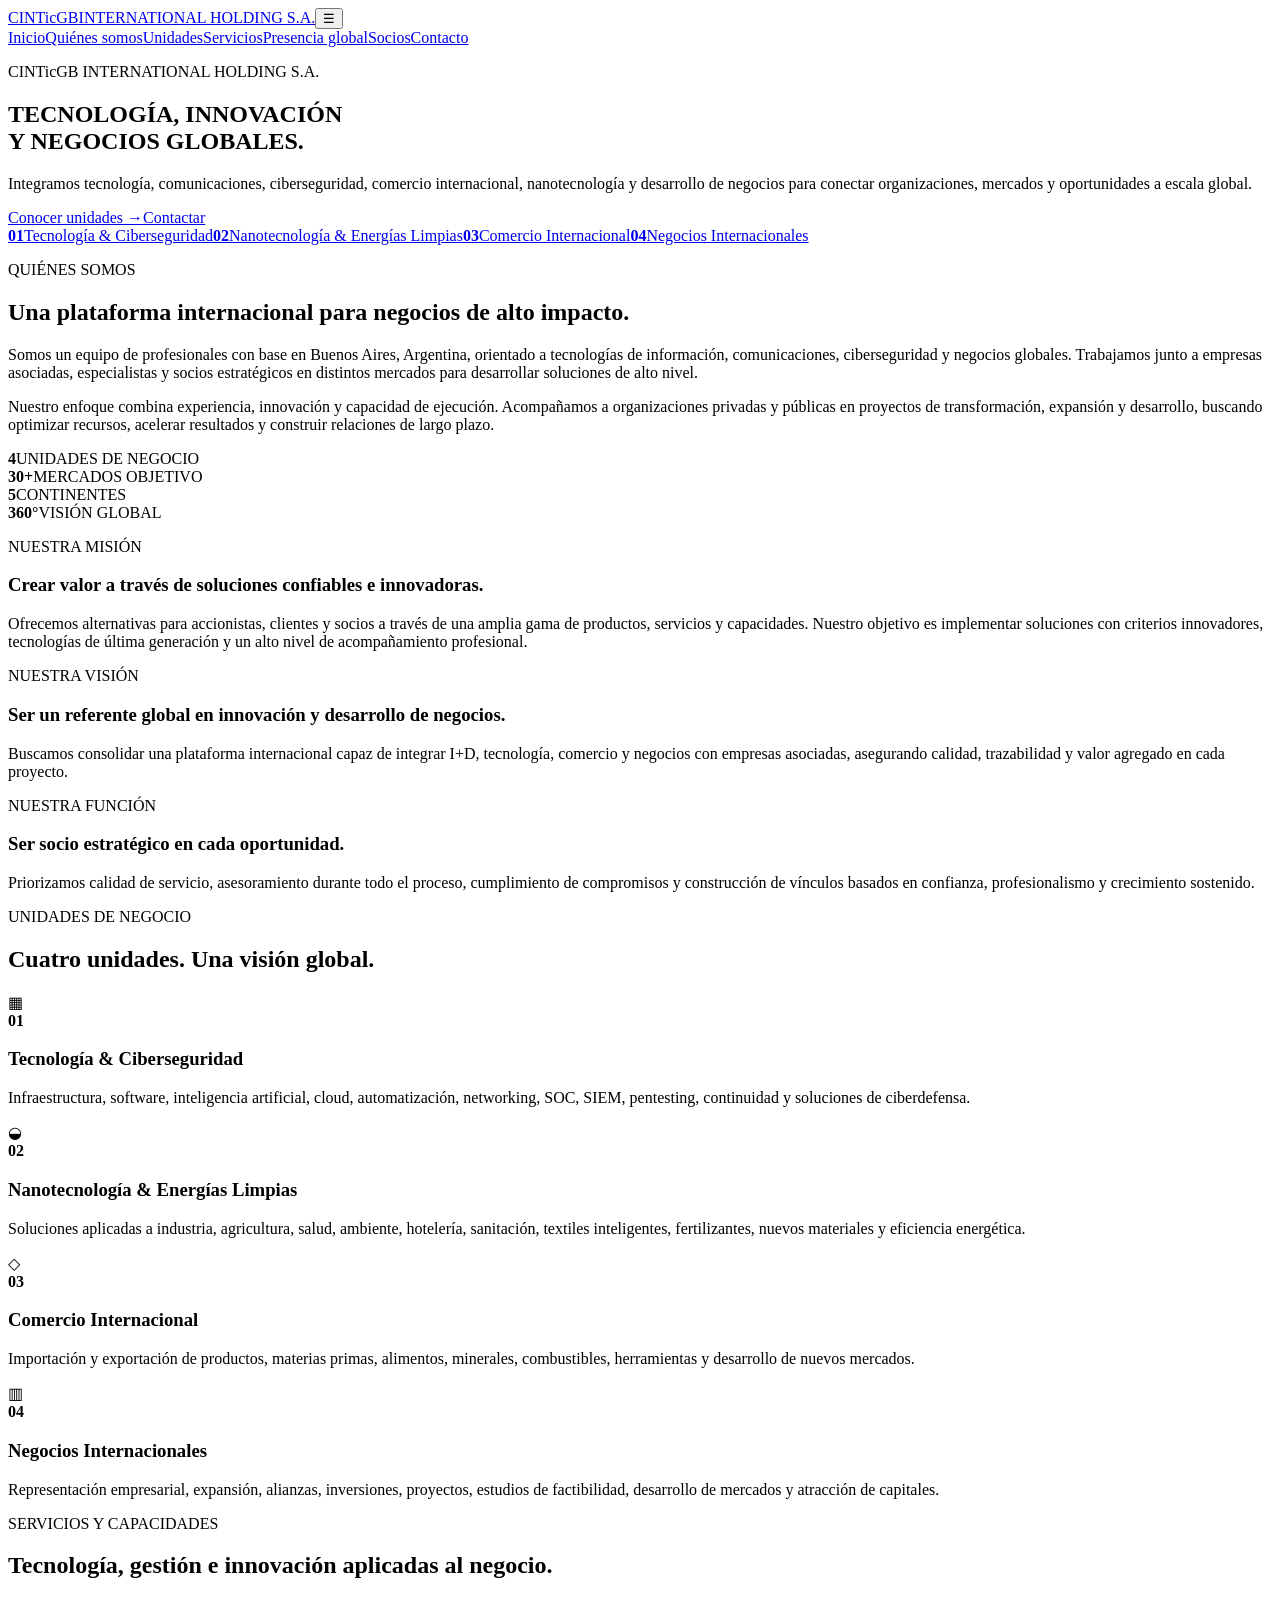
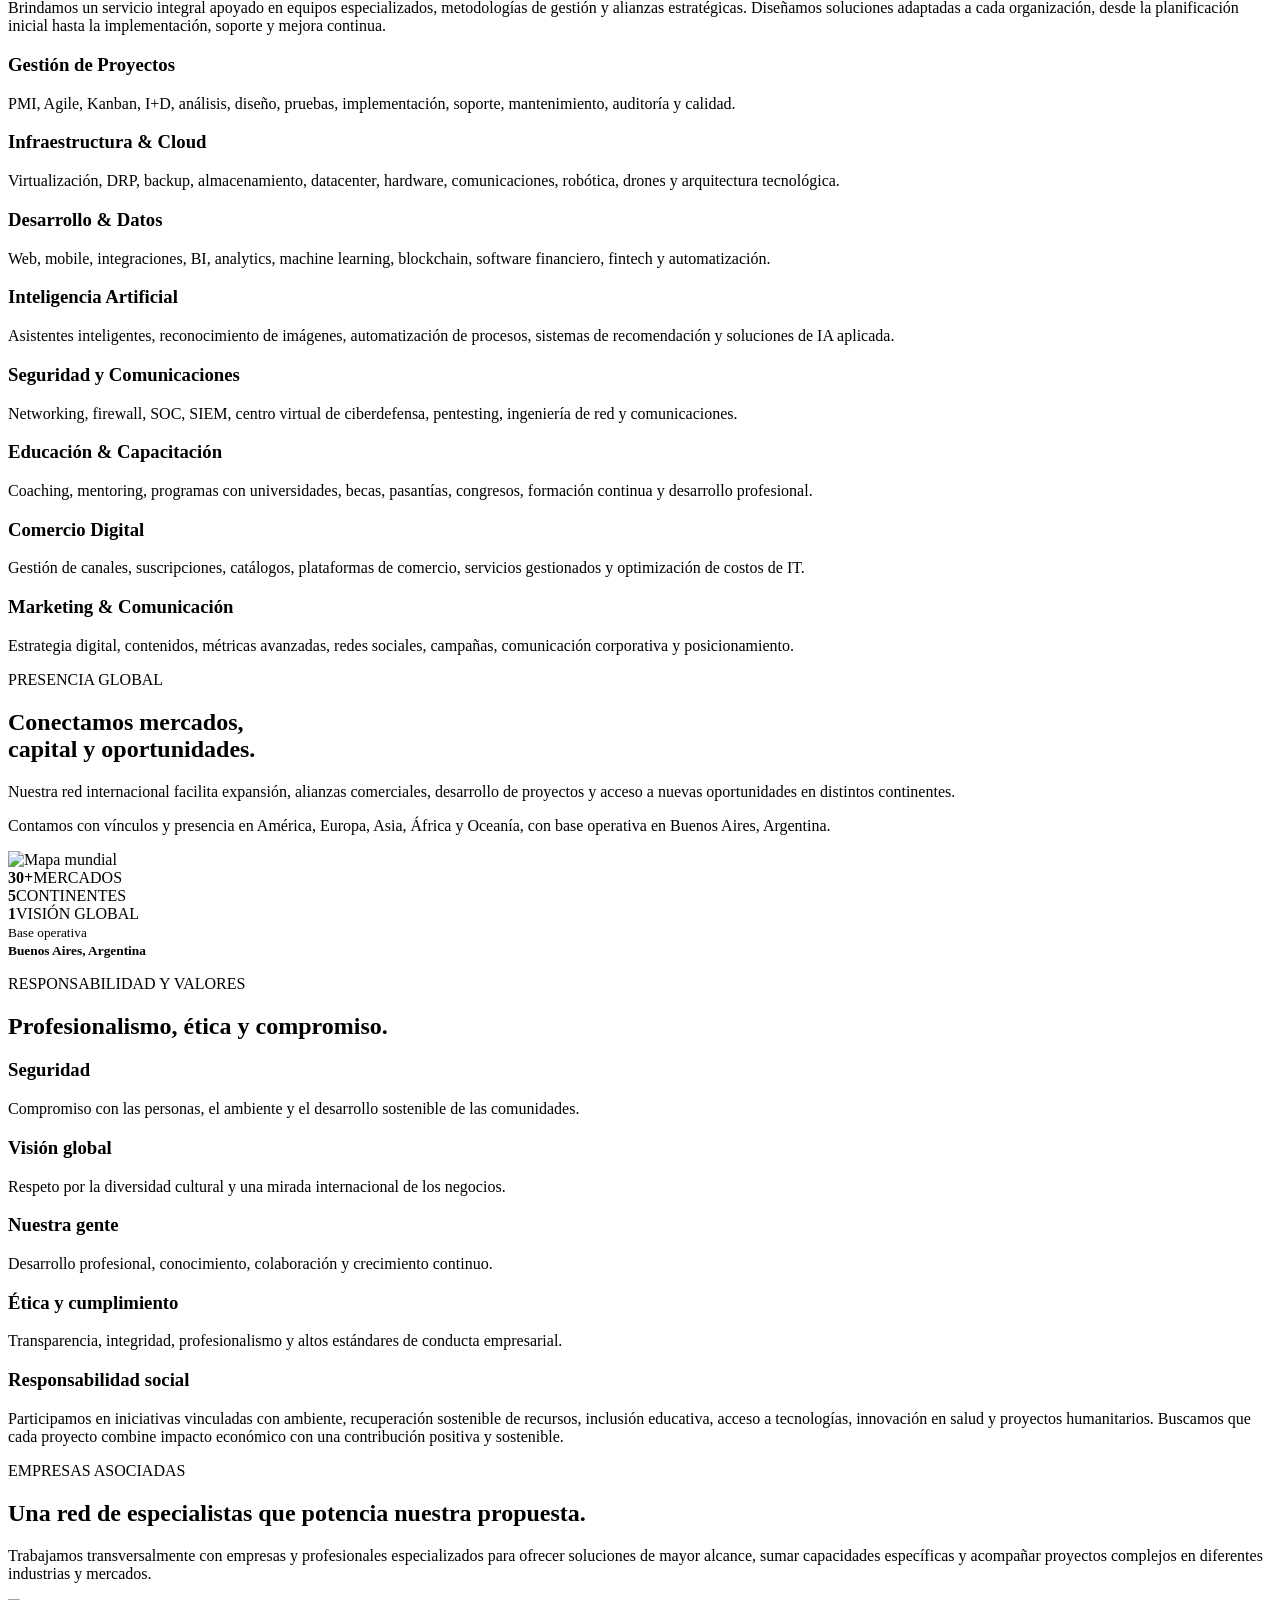
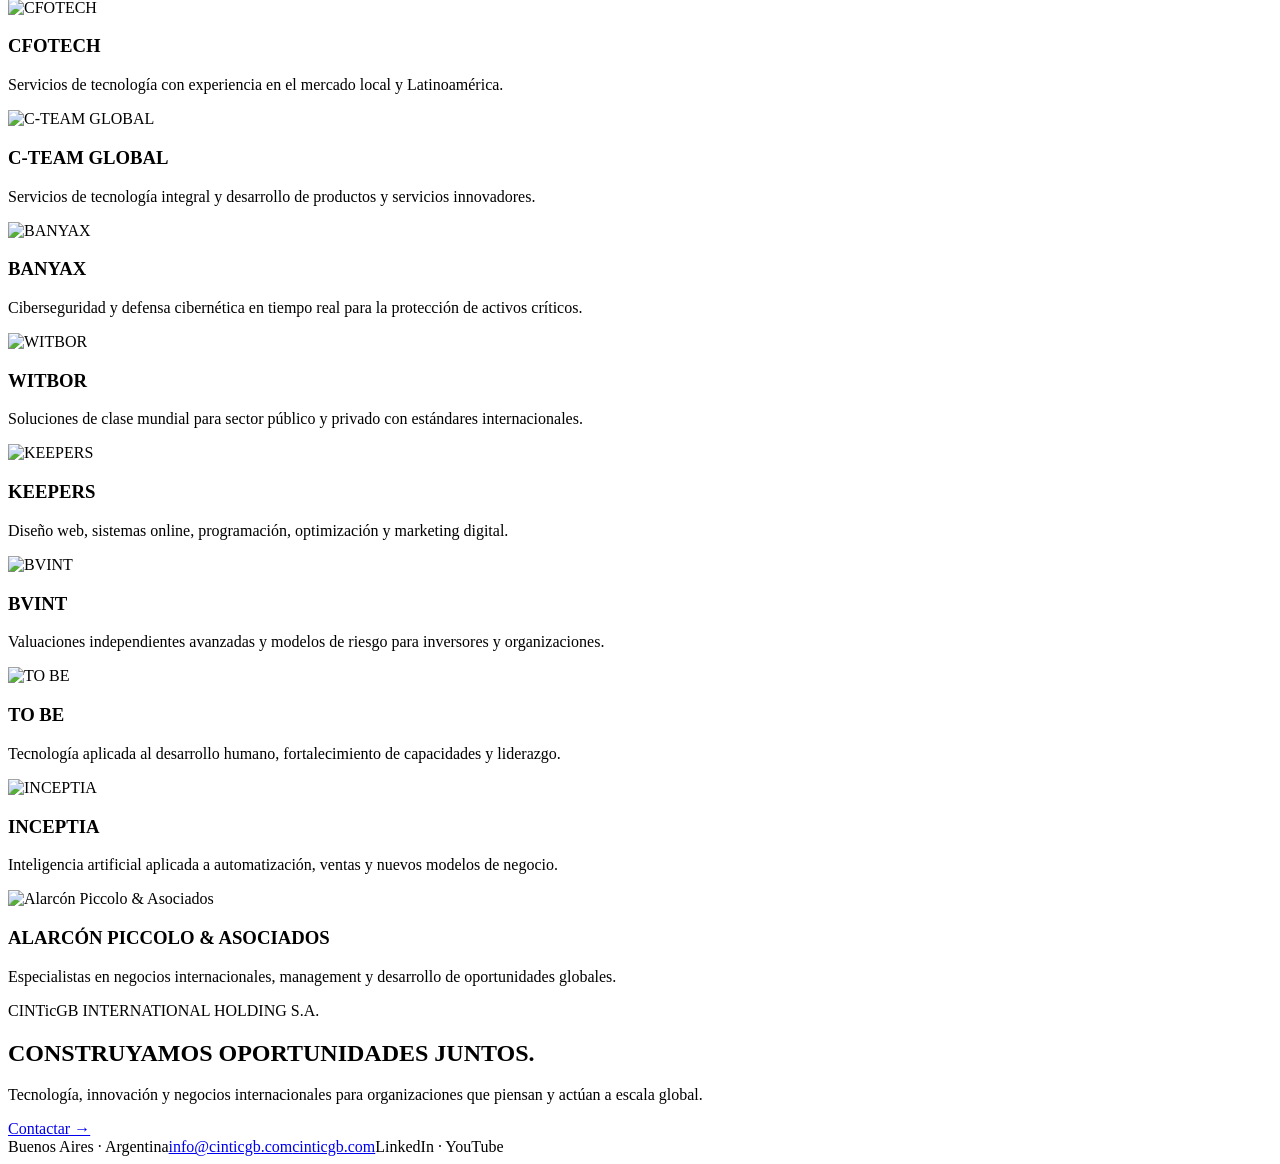
==== cinticgb-preview-v2/index.html @ e096c34a "Publish CINTicGB preview v2" ====
<!doctype html><html lang="es"><head><meta charset="utf-8"><meta name="viewport" content="width=device-width,initial-scale=1"><meta name="description" content="CINTicGB International Holding S.A."><title>CINTicGB — International Holding S.A.</title><link rel="preconnect" href="https://fonts.googleapis.com"><link rel="preconnect" href="https://fonts.gstatic.com" crossorigin><link href="https://fonts.googleapis.com/css2?family=Manrope:wght@400;500;600;700;800&display=swap" rel="stylesheet"><link rel="stylesheet" href="styles.css"></head><body>
<header class="site-header" id="top"><div class="container nav-wrap"><a class="brand" href="#top"><span class="brand-main">CINTicGB</span><span class="brand-sub">INTERNATIONAL HOLDING S.A.</span></a><button class="menu-toggle" aria-label="Abrir menú">☰</button><nav class="nav"><a href="#top">Inicio</a><a href="#nosotros">Quiénes somos</a><a href="#unidades">Unidades</a><a href="#servicios">Servicios</a><a href="#presencia">Presencia global</a><a href="#socios">Socios</a><a href="#contacto">Contacto</a></nav></div></header>
<main>
<section class="hero"><div class="hero-photo"></div><div class="hero-globe"></div><div class="hero-overlay"></div><div class="container hero-content"><div><p class="eyebrow">CINTicGB INTERNATIONAL HOLDING S.A.</p><h1>TECNOLOGÍA, INNOVACIÓN<br><span>Y NEGOCIOS GLOBALES.</span></h1><p class="lead">Integramos tecnología, comunicaciones, ciberseguridad, comercio internacional, nanotecnología y desarrollo de negocios para conectar organizaciones, mercados y oportunidades a escala global.</p><div class="actions"><a class="btn btn-gold" href="#unidades">Conocer unidades →</a><a class="btn btn-outline" href="#contacto">Contactar</a></div></div></div><div class="container hero-units"><a href="#unidades"><b>01</b><span>Tecnología &amp; Ciberseguridad</span></a><a href="#unidades"><b>02</b><span>Nanotecnología &amp; Energías Limpias</span></a><a href="#unidades"><b>03</b><span>Comercio Internacional</span></a><a href="#unidades"><b>04</b><span>Negocios Internacionales</span></a></div></section>

<section class="section light" id="nosotros"><div class="container split intro-grid"><div><p class="eyebrow gold">QUIÉNES SOMOS</p><h2>Una plataforma internacional para negocios de alto impacto.</h2><p class="body-lg">Somos un equipo de profesionales con base en Buenos Aires, Argentina, orientado a tecnologías de información, comunicaciones, ciberseguridad y negocios globales. Trabajamos junto a empresas asociadas, especialistas y socios estratégicos en distintos mercados para desarrollar soluciones de alto nivel.</p><p class="body-lg">Nuestro enfoque combina experiencia, innovación y capacidad de ejecución. Acompañamos a organizaciones privadas y públicas en proyectos de transformación, expansión y desarrollo, buscando optimizar recursos, acelerar resultados y construir relaciones de largo plazo.</p></div><div class="stats-grid"><article class="stat"><strong>4</strong><span>UNIDADES DE NEGOCIO</span></article><article class="stat"><strong>30+</strong><span>MERCADOS OBJETIVO</span></article><article class="stat"><strong>5</strong><span>CONTINENTES</span></article><article class="stat"><strong>360°</strong><span>VISIÓN GLOBAL</span></article></div></div></section>

<section class="section white"><div class="container"><div class="mission-grid"><article><p class="eyebrow gold">NUESTRA MISIÓN</p><h3>Crear valor a través de soluciones confiables e innovadoras.</h3><p>Ofrecemos alternativas para accionistas, clientes y socios a través de una amplia gama de productos, servicios y capacidades. Nuestro objetivo es implementar soluciones con criterios innovadores, tecnologías de última generación y un alto nivel de acompañamiento profesional.</p></article><article><p class="eyebrow gold">NUESTRA VISIÓN</p><h3>Ser un referente global en innovación y desarrollo de negocios.</h3><p>Buscamos consolidar una plataforma internacional capaz de integrar I+D, tecnología, comercio y negocios con empresas asociadas, asegurando calidad, trazabilidad y valor agregado en cada proyecto.</p></article><article><p class="eyebrow gold">NUESTRA FUNCIÓN</p><h3>Ser socio estratégico en cada oportunidad.</h3><p>Priorizamos calidad de servicio, asesoramiento durante todo el proceso, cumplimiento de compromisos y construcción de vínculos basados en confianza, profesionalismo y crecimiento sostenido.</p></article></div></div></section>

<section class="section white" id="unidades"><div class="container"><div class="section-head"><div><p class="eyebrow gold">UNIDADES DE NEGOCIO</p><h2>Cuatro unidades. Una visión global.</h2></div></div><div class="units-grid"><article class="unit-card"><div class="unit-icon">▦</div><b>01</b><h3>Tecnología &amp; Ciberseguridad</h3><p>Infraestructura, software, inteligencia artificial, cloud, automatización, networking, SOC, SIEM, pentesting, continuidad y soluciones de ciberdefensa.</p></article><article class="unit-card"><div class="unit-icon">◒</div><b>02</b><h3>Nanotecnología &amp; Energías Limpias</h3><p>Soluciones aplicadas a industria, agricultura, salud, ambiente, hotelería, sanitación, textiles inteligentes, fertilizantes, nuevos materiales y eficiencia energética.</p></article><article class="unit-card"><div class="unit-icon">◇</div><b>03</b><h3>Comercio Internacional</h3><p>Importación y exportación de productos, materias primas, alimentos, minerales, combustibles, herramientas y desarrollo de nuevos mercados.</p></article><article class="unit-card"><div class="unit-icon">▥</div><b>04</b><h3>Negocios Internacionales</h3><p>Representación empresarial, expansión, alianzas, inversiones, proyectos, estudios de factibilidad, desarrollo de mercados y atracción de capitales.</p></article></div></div></section>

<section class="section light" id="servicios"><div class="container"><p class="eyebrow gold">SERVICIOS Y CAPACIDADES</p><h2>Tecnología, gestión e innovación aplicadas al negocio.</h2><p class="body-lg wide">Brindamos un servicio integral apoyado en equipos especializados, metodologías de gestión y alianzas estratégicas. Diseñamos soluciones adaptadas a cada organización, desde la planificación inicial hasta la implementación, soporte y mejora continua.</p><div class="services-grid"><article><h3>Gestión de Proyectos</h3><p>PMI, Agile, Kanban, I+D, análisis, diseño, pruebas, implementación, soporte, mantenimiento, auditoría y calidad.</p></article><article><h3>Infraestructura &amp; Cloud</h3><p>Virtualización, DRP, backup, almacenamiento, datacenter, hardware, comunicaciones, robótica, drones y arquitectura tecnológica.</p></article><article><h3>Desarrollo &amp; Datos</h3><p>Web, mobile, integraciones, BI, analytics, machine learning, blockchain, software financiero, fintech y automatización.</p></article><article><h3>Inteligencia Artificial</h3><p>Asistentes inteligentes, reconocimiento de imágenes, automatización de procesos, sistemas de recomendación y soluciones de IA aplicada.</p></article><article><h3>Seguridad y Comunicaciones</h3><p>Networking, firewall, SOC, SIEM, centro virtual de ciberdefensa, pentesting, ingeniería de red y comunicaciones.</p></article><article><h3>Educación &amp; Capacitación</h3><p>Coaching, mentoring, programas con universidades, becas, pasantías, congresos, formación continua y desarrollo profesional.</p></article><article><h3>Comercio Digital</h3><p>Gestión de canales, suscripciones, catálogos, plataformas de comercio, servicios gestionados y optimización de costos de IT.</p></article><article><h3>Marketing &amp; Comunicación</h3><p>Estrategia digital, contenidos, métricas avanzadas, redes sociales, campañas, comunicación corporativa y posicionamiento.</p></article></div></div></section>

<section class="global section" id="presencia"><div class="container global-grid"><div><p class="eyebrow gold">PRESENCIA GLOBAL</p><h2>Conectamos mercados,<br><span>capital y oportunidades.</span></h2><p>Nuestra red internacional facilita expansión, alianzas comerciales, desarrollo de proyectos y acceso a nuevas oportunidades en distintos continentes.</p><p>Contamos con vínculos y presencia en América, Europa, Asia, África y Oceanía, con base operativa en Buenos Aires, Argentina.</p></div><div class="world-map-wrap"><img class="world-map-img" src="https://commons.wikimedia.org/wiki/Special:Redirect/file/World_map_blank_without_borders.svg" alt="Mapa mundial"><span class="pin p1"></span><span class="pin p2"></span><span class="pin p3"></span><span class="pin p4"></span><span class="pin p5"></span><span class="route r1"></span><span class="route r2"></span><span class="route r3"></span></div><div class="global-stats"><div><strong>30+</strong><span>MERCADOS</span></div><div><strong>5</strong><span>CONTINENTES</span></div><div><strong>1</strong><span>VISIÓN GLOBAL</span></div><small>Base operativa<br><b>Buenos Aires, Argentina</b></small></div></div></section>

<section class="section white"><div class="container"><div class="section-head"><div><p class="eyebrow gold">RESPONSABILIDAD Y VALORES</p><h2>Profesionalismo, ética y compromiso.</h2></div></div><div class="values-grid"><article><h3>Seguridad</h3><p>Compromiso con las personas, el ambiente y el desarrollo sostenible de las comunidades.</p></article><article><h3>Visión global</h3><p>Respeto por la diversidad cultural y una mirada internacional de los negocios.</p></article><article><h3>Nuestra gente</h3><p>Desarrollo profesional, conocimiento, colaboración y crecimiento continuo.</p></article><article><h3>Ética y cumplimiento</h3><p>Transparencia, integridad, profesionalismo y altos estándares de conducta empresarial.</p></article></div><div class="responsibility"><h3>Responsabilidad social</h3><p>Participamos en iniciativas vinculadas con ambiente, recuperación sostenible de recursos, inclusión educativa, acceso a tecnologías, innovación en salud y proyectos humanitarios. Buscamos que cada proyecto combine impacto económico con una contribución positiva y sostenible.</p></div></div></section>

<section class="section light" id="socios"><div class="container"><p class="eyebrow gold">EMPRESAS ASOCIADAS</p><h2>Una red de especialistas que potencia nuestra propuesta.</h2><p class="body-lg wide">Trabajamos transversalmente con empresas y profesionales especializados para ofrecer soluciones de mayor alcance, sumar capacidades específicas y acompañar proyectos complejos en diferentes industrias y mercados.</p><div class="partners-cards">
<article><div class="logo-box"><img src="https://keepers.com.ar/cinticgb7/img/alianzas_cfotech.jpg" alt="CFOTECH"></div><h3>CFOTECH</h3><p>Servicios de tecnología con experiencia en el mercado local y Latinoamérica.</p></article>
<article><div class="logo-box"><img src="https://keepers.com.ar/cinticgb7/img/alianzas_cteam.jpg" alt="C-TEAM GLOBAL"></div><h3>C-TEAM GLOBAL</h3><p>Servicios de tecnología integral y desarrollo de productos y servicios innovadores.</p></article>
<article><div class="logo-box"><img src="https://keepers.com.ar/cinticgb7/img/alianzas_banyax.jpg" alt="BANYAX"></div><h3>BANYAX</h3><p>Ciberseguridad y defensa cibernética en tiempo real para la protección de activos críticos.</p></article>
<article><div class="logo-box"><img src="https://keepers.com.ar/cinticgb7/img/alianzas_witbor.jpg" alt="WITBOR"></div><h3>WITBOR</h3><p>Soluciones de clase mundial para sector público y privado con estándares internacionales.</p></article>
<article><div class="logo-box"><img src="https://keepers.com.ar/cinticgb7/img/alianzas_keepers.jpg" alt="KEEPERS"></div><h3>KEEPERS</h3><p>Diseño web, sistemas online, programación, optimización y marketing digital.</p></article>
<article><div class="logo-box"><img src="https://keepers.com.ar/cinticgb7/img/alianzas_bvint.jpg" alt="BVINT"></div><h3>BVINT</h3><p>Valuaciones independientes avanzadas y modelos de riesgo para inversores y organizaciones.</p></article>
<article><div class="logo-box"><img src="https://keepers.com.ar/cinticgb7/img/alianzas_tobe.jpg" alt="TO BE"></div><h3>TO BE</h3><p>Tecnología aplicada al desarrollo humano, fortalecimiento de capacidades y liderazgo.</p></article>
<article><div class="logo-box"><img src="https://keepers.com.ar/cinticgb7/img/alianzas_inceptia.jpg" alt="INCEPTIA"></div><h3>INCEPTIA</h3><p>Inteligencia artificial aplicada a automatización, ventas y nuevos modelos de negocio.</p></article>
<article><div class="logo-box"><img src="https://keepers.com.ar/cinticgb7/img/alianzas_alarcon.jpg" alt="Alarcón Piccolo & Asociados"></div><h3>ALARCÓN PICCOLO &amp; ASOCIADOS</h3><p>Especialistas en negocios internacionales, management y desarrollo de oportunidades globales.</p></article>
</div></div></section>

<section class="cta" id="contacto"><div class="cta-photo"></div><div class="cta-overlay"></div><div class="container cta-content"><p class="eyebrow gold">CINTicGB INTERNATIONAL HOLDING S.A.</p><h2>CONSTRUYAMOS OPORTUNIDADES <span>JUNTOS.</span></h2><p>Tecnología, innovación y negocios internacionales para organizaciones que piensan y actúan a escala global.</p><a class="btn btn-gold" href="mailto:info@cinticgb.com">Contactar →</a></div></section></main>
<footer class="footer"><div class="container footer-row"><span>Buenos Aires · Argentina</span><a href="mailto:info@cinticgb.com">info@cinticgb.com</a><a href="https://cinticgb.com">cinticgb.com</a><span>LinkedIn · YouTube</span></div></footer><script src="script.js"></script></body></html>
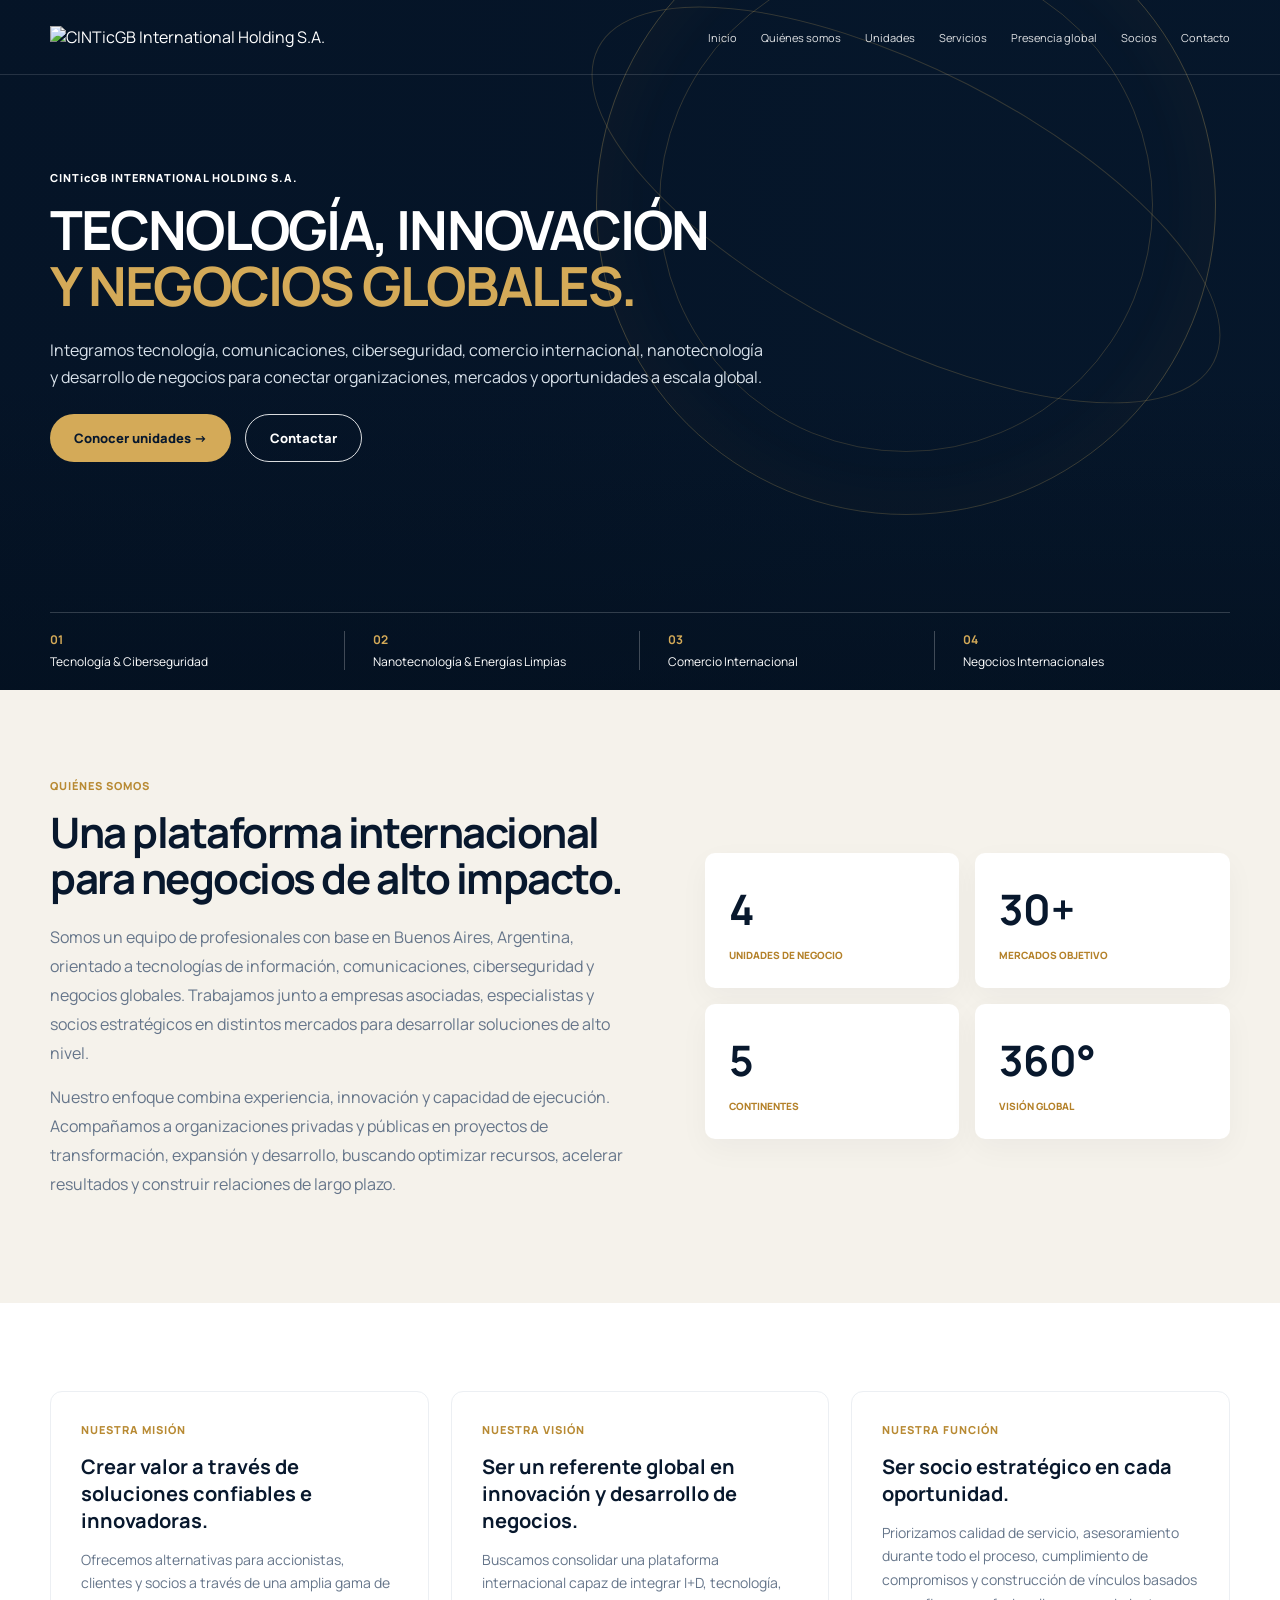
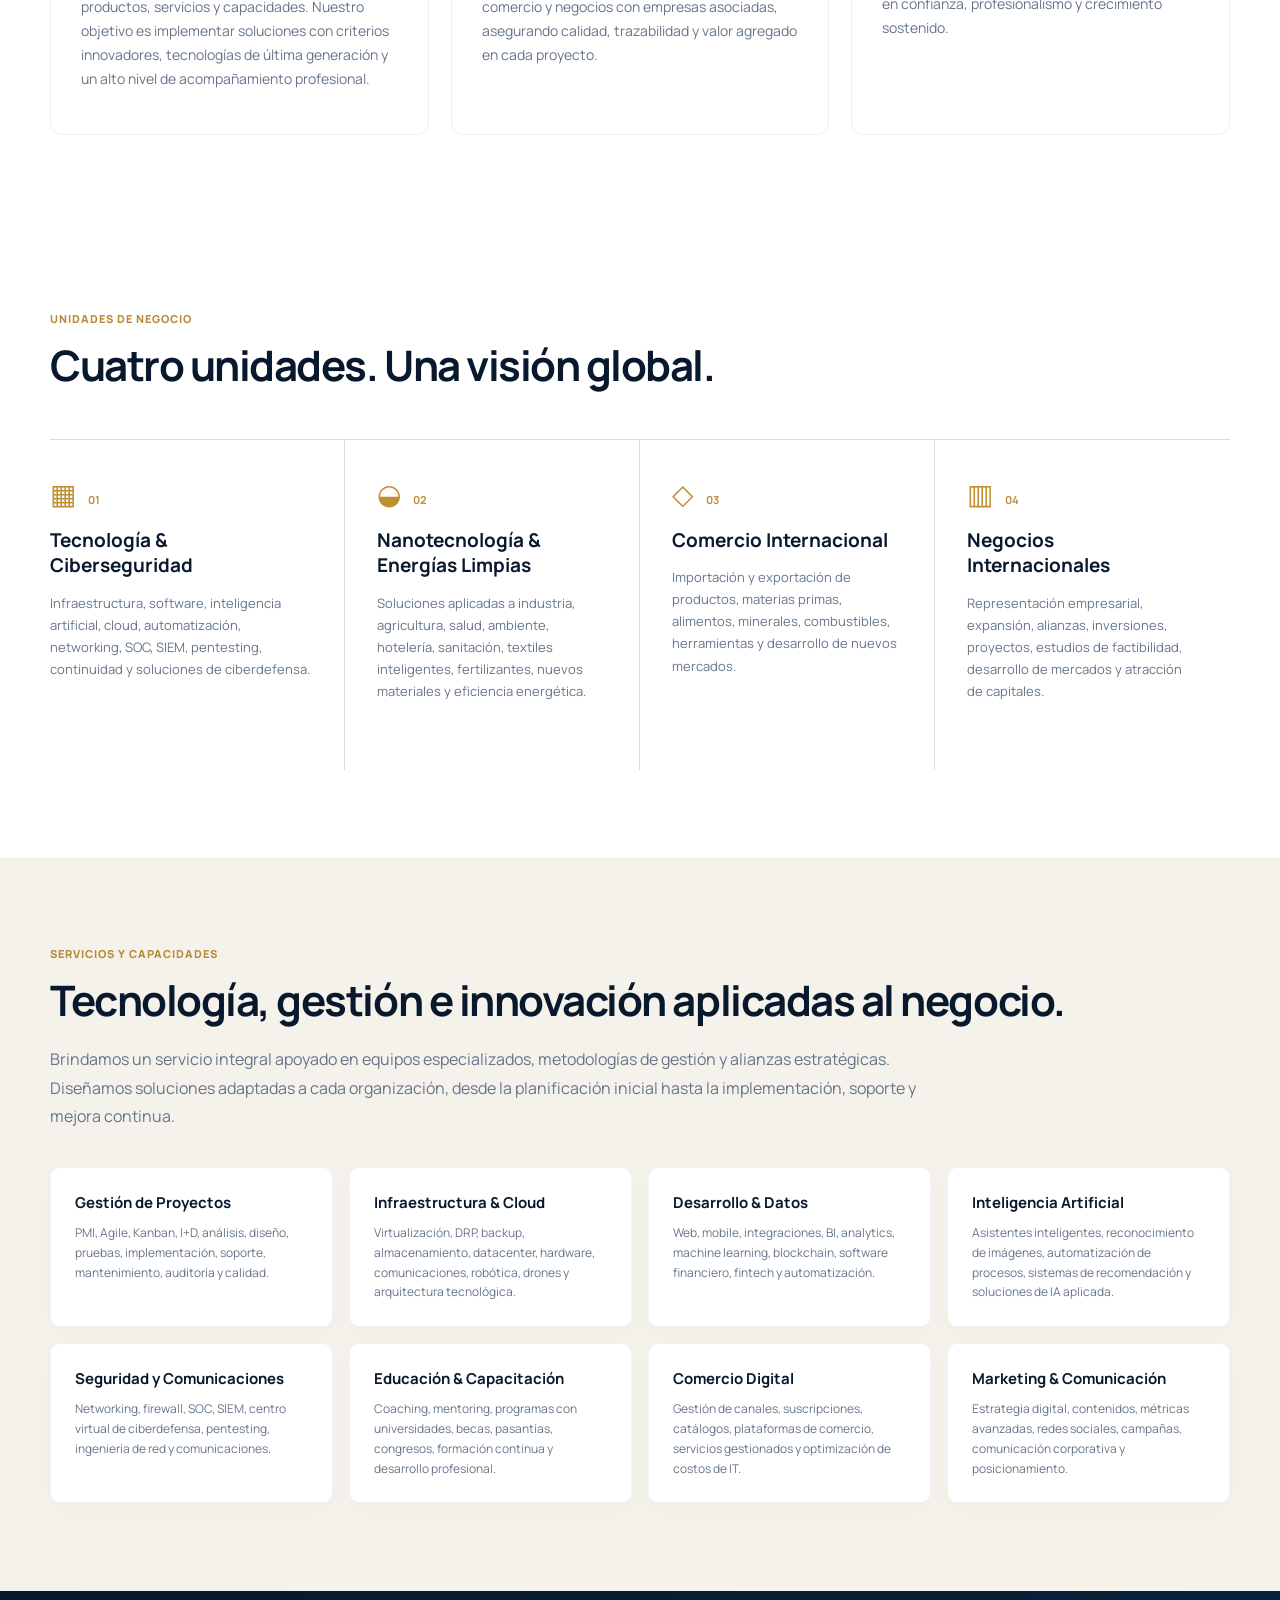
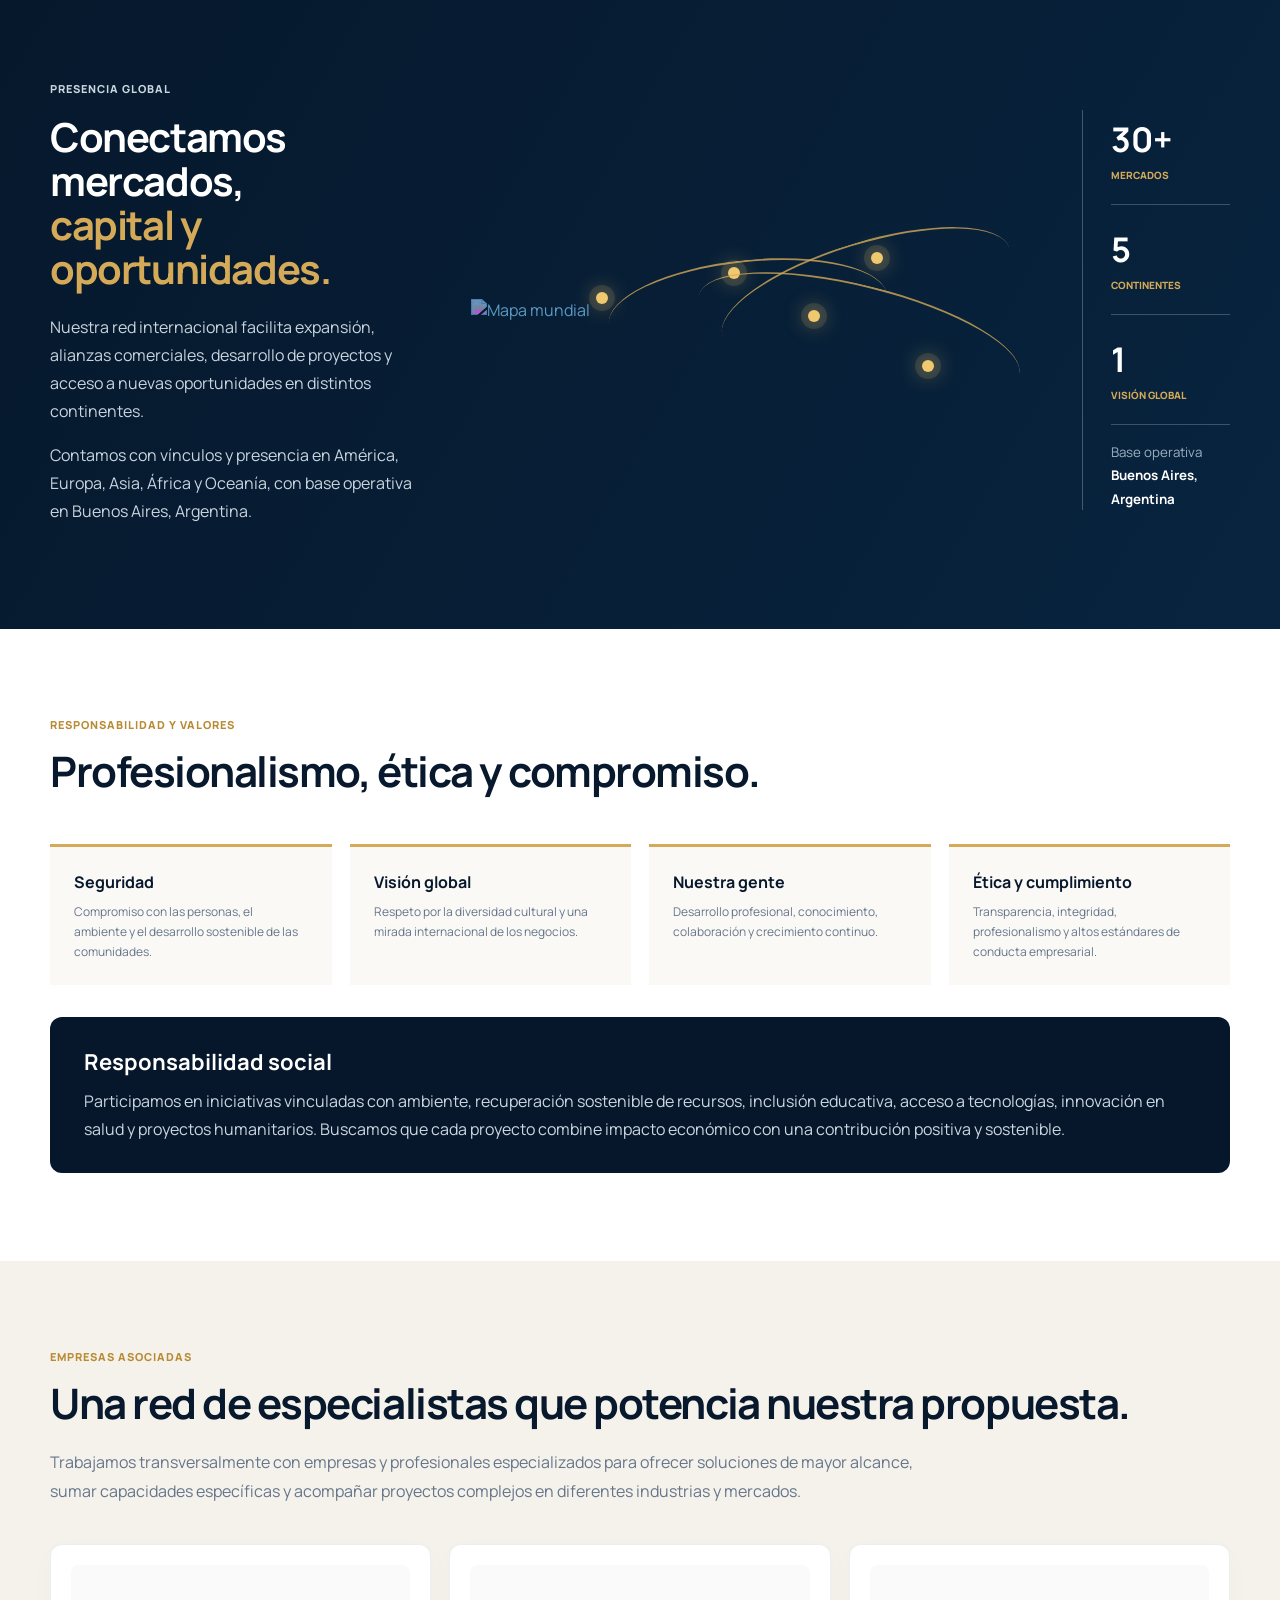
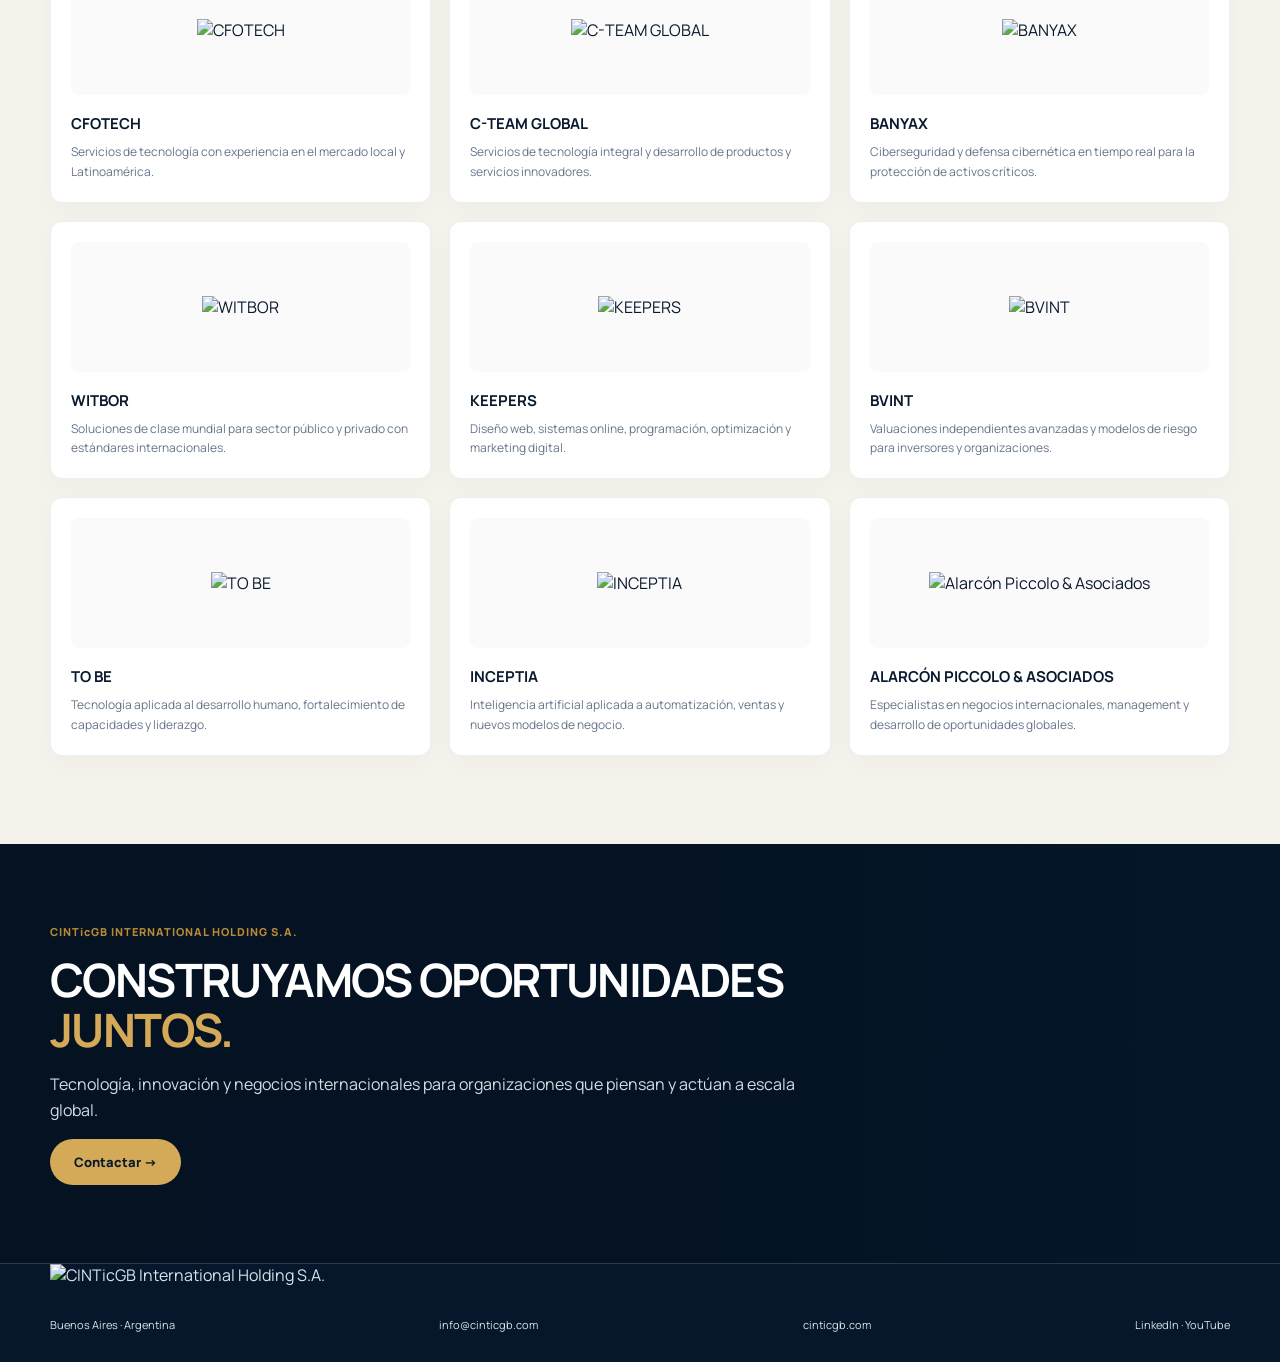
==== commit d11b4b5a: "Use official CINTicGB logo in header and footer" ====
--- a/cinticgb-preview-v2/index.html
+++ b/cinticgb-preview-v2/index.html
@@ -1,5 +1,5 @@
 <!doctype html><html lang="es"><head><meta charset="utf-8"><meta name="viewport" content="width=device-width,initial-scale=1"><meta name="description" content="CINTicGB International Holding S.A."><title>CINTicGB — International Holding S.A.</title><link rel="preconnect" href="https://fonts.googleapis.com"><link rel="preconnect" href="https://fonts.gstatic.com" crossorigin><link href="https://fonts.googleapis.com/css2?family=Manrope:wght@400;500;600;700;800&display=swap" rel="stylesheet"><link rel="stylesheet" href="styles.css"></head><body>
-<header class="site-header" id="top"><div class="container nav-wrap"><a class="brand" href="#top"><span class="brand-main">CINTicGB</span><span class="brand-sub">INTERNATIONAL HOLDING S.A.</span></a><button class="menu-toggle" aria-label="Abrir menú">☰</button><nav class="nav"><a href="#top">Inicio</a><a href="#nosotros">Quiénes somos</a><a href="#unidades">Unidades</a><a href="#servicios">Servicios</a><a href="#presencia">Presencia global</a><a href="#socios">Socios</a><a href="#contacto">Contacto</a></nav></div></header>
+<header class="site-header" id="top"><div class="container nav-wrap"><a class="brand" href="#top" aria-label="CINTicGB inicio"><img class="official-logo" src="[data-uri]" alt="CINTicGB International Holding S.A."></a><button class="menu-toggle" aria-label="Abrir menú">☰</button><nav class="nav"><a href="#top">Inicio</a><a href="#nosotros">Quiénes somos</a><a href="#unidades">Unidades</a><a href="#servicios">Servicios</a><a href="#presencia">Presencia global</a><a href="#socios">Socios</a><a href="#contacto">Contacto</a></nav></div></header>
 <main>
 <section class="hero"><div class="hero-photo"></div><div class="hero-globe"></div><div class="hero-overlay"></div><div class="container hero-content"><div><p class="eyebrow">CINTicGB INTERNATIONAL HOLDING S.A.</p><h1>TECNOLOGÍA, INNOVACIÓN<br><span>Y NEGOCIOS GLOBALES.</span></h1><p class="lead">Integramos tecnología, comunicaciones, ciberseguridad, comercio internacional, nanotecnología y desarrollo de negocios para conectar organizaciones, mercados y oportunidades a escala global.</p><div class="actions"><a class="btn btn-gold" href="#unidades">Conocer unidades →</a><a class="btn btn-outline" href="#contacto">Contactar</a></div></div></div><div class="container hero-units"><a href="#unidades"><b>01</b><span>Tecnología &amp; Ciberseguridad</span></a><a href="#unidades"><b>02</b><span>Nanotecnología &amp; Energías Limpias</span></a><a href="#unidades"><b>03</b><span>Comercio Internacional</span></a><a href="#unidades"><b>04</b><span>Negocios Internacionales</span></a></div></section>
 
@@ -28,4 +28,4 @@
 </div></div></section>
 
 <section class="cta" id="contacto"><div class="cta-photo"></div><div class="cta-overlay"></div><div class="container cta-content"><p class="eyebrow gold">CINTicGB INTERNATIONAL HOLDING S.A.</p><h2>CONSTRUYAMOS OPORTUNIDADES <span>JUNTOS.</span></h2><p>Tecnología, innovación y negocios internacionales para organizaciones que piensan y actúan a escala global.</p><a class="btn btn-gold" href="mailto:info@cinticgb.com">Contactar →</a></div></section></main>
-<footer class="footer"><div class="container footer-row"><span>Buenos Aires · Argentina</span><a href="mailto:info@cinticgb.com">info@cinticgb.com</a><a href="https://cinticgb.com">cinticgb.com</a><span>LinkedIn · YouTube</span></div></footer><script src="script.js"></script></body></html>+<footer class="footer"><div class="container footer-brand"><img class="official-logo footer-official-logo" src="[data-uri]" alt="CINTicGB International Holding S.A."></div><div class="container footer-row"><span>Buenos Aires · Argentina</span><a href="mailto:info@cinticgb.com">info@cinticgb.com</a><a href="https://cinticgb.com">cinticgb.com</a><span>LinkedIn · YouTube</span></div></footer><script src="script.js"></script></body></html>
--- a/cinticgb-preview-v2/styles.css
+++ b/cinticgb-preview-v2/styles.css
@@ -0,0 +1,3 @@
+:root{--navy:#06172b;--navy2:#0b2743;--gold:#d4aa58;--cream:#f5f2eb;--text:#08182d;--muted:#65758a;--line:#d7dee6;--white:#fff;--max:1180px}*{box-sizing:border-box}html{scroll-behavior:smooth}body{margin:0;font-family:Manrope,Arial,sans-serif;color:var(--text);background:#fff}a{color:inherit;text-decoration:none}.container{width:min(var(--max),calc(100% - 48px));margin:auto}.site-header{position:absolute;z-index:20;width:100%;border-bottom:1px solid rgba(255,255,255,.13)}.nav-wrap{height:74px;display:flex;align-items:center;justify-content:space-between}.brand{display:flex;align-items:baseline;gap:18px;color:#fff}.brand-main{font-weight:800;font-size:24px}.brand-sub{font-size:10px;font-weight:800;color:var(--gold);letter-spacing:.05em}.nav{display:flex;gap:24px;color:#fff;font-size:11px}.nav a{opacity:.88}.nav a:hover{opacity:1;color:#f2cb7a}.menu-toggle{display:none;background:none;border:0;color:#fff;font-size:25px}.hero{min-height:690px;position:relative;background:var(--navy);color:#fff;overflow:hidden}.hero-photo{position:absolute;inset:0;background:linear-gradient(90deg,rgba(5,20,39,.97) 0%,rgba(5,20,39,.81) 39%,rgba(5,20,39,.18) 70%),url('https://images.unsplash.com/photo-1514565131-fce0801e5785?auto=format&fit=crop&w=2200&q=88') center/cover}.hero-globe{position:absolute;width:620px;height:620px;border:1px solid rgba(217,178,96,.34);border-radius:50%;right:5%;top:-105px;opacity:.85;box-shadow:inset 0 0 80px rgba(213,174,87,.06)}.hero-globe:before,.hero-globe:after{content:"";position:absolute;inset:10%;border:1px solid rgba(217,178,96,.25);border-radius:50%}.hero-globe:after{inset:28% -6%;transform:rotate(27deg)}.hero-overlay{position:absolute;inset:0;background:linear-gradient(180deg,transparent 55%,rgba(3,15,29,.58) 100%)}.hero-content{position:relative;z-index:2;padding-top:170px}.eyebrow{font-size:11px;font-weight:800;letter-spacing:.09em;margin:0 0 16px}.gold{color:#b88a33}.hero h1{font-size:54px;line-height:1.04;letter-spacing:-.035em;margin:0;max-width:800px}.hero h1 span,.global h2 span,.cta h2 span{color:var(--gold)}.lead{max-width:720px;color:#d9e2eb;line-height:1.65;font-size:16px;margin:24px 0}.actions{display:flex;gap:14px}.btn{display:inline-flex;align-items:center;gap:12px;border-radius:30px;padding:14px 24px;font-size:13px;font-weight:800}.btn-gold{background:var(--gold);color:#08182d}.btn-outline{border:1px solid rgba(255,255,255,.85);color:#fff}.hero-units{position:absolute;z-index:3;bottom:0;left:50%;transform:translateX(-50%);display:grid;grid-template-columns:repeat(4,1fr);border-top:1px solid rgba(255,255,255,.18);padding:18px 0 20px}.hero-units a{padding:0 28px;border-right:1px solid rgba(255,255,255,.24);display:flex;flex-direction:column;gap:5px}.hero-units a:first-child{padding-left:0}.hero-units a:last-child{border:0}.hero-units b{font-size:12px;color:var(--gold)}.hero-units span{font-size:12px}.section{padding:88px 0}.light{background:var(--cream)}.white{background:#fff}.split{display:grid;grid-template-columns:1.05fr .95fr;gap:74px;align-items:center}h2{font-size:42px;line-height:1.1;letter-spacing:-.035em;margin:0 0 22px}.body-lg{font-size:16px;color:var(--muted);line-height:1.8;max-width:700px}.wide{max-width:900px}.stats-grid{display:grid;grid-template-columns:1fr 1fr;gap:16px}.stat{background:#fff;border-radius:10px;padding:24px;min-height:135px;box-shadow:0 10px 30px rgba(6,23,43,.04);display:flex;flex-direction:column;justify-content:center}.stat strong{font-size:42px}.stat span{font-size:10px;color:#b48129;font-weight:800;margin-top:10px}.mission-grid{display:grid;grid-template-columns:repeat(3,1fr);gap:22px}.mission-grid article{padding:30px;border:1px solid #eceff3;border-radius:12px;background:#fff}.mission-grid h3{font-size:20px;line-height:1.35;margin:0 0 14px}.mission-grid p:last-child{color:var(--muted);font-size:14px;line-height:1.7}.section-head{display:flex;align-items:flex-end;justify-content:space-between;gap:30px;margin-bottom:50px}.section-head h2{margin-bottom:0}.units-grid{display:grid;grid-template-columns:repeat(4,1fr);border-top:1px solid var(--line)}.unit-card{padding:34px 32px 18px 0;border-right:1px solid var(--line);min-height:330px}.unit-card:not(:first-child){padding-left:32px}.unit-card:last-child{border-right:0}.unit-card b{font-size:11px;color:#bc8e39;margin-left:12px}.unit-icon{display:inline-block;color:#bf8e30;font-size:28px}.unit-card h3{font-size:19px;line-height:1.35;margin:16px 0 10px}.unit-card p{font-size:13px;color:var(--muted);line-height:1.7}.services-grid{display:grid;grid-template-columns:repeat(4,1fr);gap:16px;margin-top:36px}.services-grid article{background:#fff;padding:24px;border-radius:10px;border:1px solid rgba(7,24,45,.05);box-shadow:0 8px 28px rgba(7,24,45,.025)}.services-grid h3{font-size:15px;margin:0 0 10px}.services-grid p{font-size:12px;color:var(--muted);line-height:1.65;margin:0}.global{background:linear-gradient(120deg,#06182c,#08243f);color:#fff}.global-grid{display:grid;grid-template-columns:.9fr 1.35fr .35fr;gap:40px;align-items:center}.global h2{font-size:40px}.global p{color:#c9d5df;line-height:1.75;max-width:470px}.world-map-wrap{position:relative;min-height:360px;display:flex;align-items:center;justify-content:center}.world-map-img{width:100%;max-width:670px;filter:invert(32%) sepia(27%) saturate(842%) hue-rotate(168deg) brightness(88%) contrast(88%);opacity:.9}.pin{position:absolute;width:12px;height:12px;background:#f0c86d;border-radius:50%;box-shadow:0 0 0 7px rgba(240,200,109,.13),0 0 22px #f0c86d}.p1{left:22%;top:45%}.p2{left:45%;top:38%}.p3{left:59%;top:50%}.p4{left:70%;top:34%}.p5{left:79%;top:64%}.route{position:absolute;border-top:2px solid rgba(212,170,88,.8);height:100px;border-radius:50%}.r1{width:280px;left:24%;top:36%;transform:rotate(-6deg)}.r2{width:330px;left:39%;top:43%;transform:rotate(14deg)}.r3{width:300px;left:43%;top:31%;transform:rotate(-17deg)}.global-stats{border-left:1px solid rgba(255,255,255,.25);padding-left:28px}.global-stats div{padding:6px 0 20px;border-bottom:1px solid rgba(255,255,255,.22);margin-bottom:15px}.global-stats strong{display:block;font-size:34px}.global-stats span{font-size:10px;color:var(--gold);font-weight:800}.global-stats small{color:#9cb0c2;line-height:1.6}.global-stats small b{color:#fff}.values-grid{display:grid;grid-template-columns:repeat(4,1fr);gap:18px}.values-grid article{padding:24px;border-top:3px solid var(--gold);background:#faf9f6}.values-grid h3{font-size:16px;margin:0 0 9px}.values-grid p{font-size:12px;color:var(--muted);line-height:1.65;margin:0}.responsibility{margin-top:32px;padding:30px 34px;background:var(--navy);color:#fff;border-radius:12px}.responsibility h3{margin:0 0 10px;font-size:22px}.responsibility p{margin:0;color:#cbd7e1;line-height:1.75}.partners-cards{display:grid;grid-template-columns:repeat(3,1fr);gap:18px;margin-top:38px}.partners-cards article{background:#fff;border-radius:12px;padding:20px;border:1px solid #ebeef2;box-shadow:0 8px 28px rgba(7,24,45,.025)}.logo-box{height:130px;display:flex;align-items:center;justify-content:center;background:#fafafa;border-radius:8px;overflow:hidden;margin-bottom:18px}.logo-box img{max-width:88%;max-height:90%;object-fit:contain}.partners-cards h3{font-size:15px;margin:0 0 8px}.partners-cards p{font-size:12px;color:var(--muted);line-height:1.65;margin:0}.cta{position:relative;overflow:hidden;background:#06182c;color:#fff;min-height:390px}.cta-photo{position:absolute;inset:0;background:url('https://images.unsplash.com/photo-1486406146926-c627a92ad1ab?auto=format&fit=crop&w=2200&q=88') center 40%/cover}.cta-overlay{position:absolute;inset:0;background:linear-gradient(90deg,rgba(4,18,34,.98) 0%,rgba(4,18,34,.88) 52%,rgba(4,18,34,.25) 100%)}.cta-content{position:relative;z-index:2;padding-top:80px;padding-bottom:78px}.cta h2{font-size:46px;max-width:850px;margin-bottom:14px}.cta p:not(.eyebrow){color:#d4dde6;max-width:760px;line-height:1.6}.footer{background:#06172b;color:#d9e3eb;border-top:1px solid rgba(255,255,255,.15)}.footer-row{min-height:76px;display:flex;align-items:center;justify-content:space-between;font-size:11px}
+@media(max-width:980px){.nav{display:none;position:absolute;top:74px;left:0;right:0;background:#071a30;padding:22px 24px;flex-direction:column}.nav.open{display:flex}.menu-toggle{display:block}.brand-sub{display:none}.hero{min-height:760px}.hero h1{font-size:43px}.hero-units{grid-template-columns:1fr 1fr}.split,.global-grid{grid-template-columns:1fr}.global-stats{border-left:0;border-top:1px solid rgba(255,255,255,.2);padding:22px 0 0;display:grid;grid-template-columns:repeat(3,1fr)}.mission-grid{grid-template-columns:1fr}.units-grid{grid-template-columns:1fr 1fr}.services-grid{grid-template-columns:1fr 1fr}.values-grid{grid-template-columns:1fr 1fr}.partners-cards{grid-template-columns:1fr 1fr}.footer-row{flex-wrap:wrap;gap:16px;padding:22px 0}}
+@media(max-width:620px){.container{width:min(var(--max),calc(100% - 30px))}.hero h1{font-size:34px}.lead{font-size:14px}.actions{flex-wrap:wrap}.hero-units{display:none}.hero{min-height:650px}.section{padding:64px 0}h2{font-size:32px}.stats-grid,.units-grid,.services-grid,.values-grid,.partners-cards{grid-template-columns:1fr}.unit-card,.unit-card:not(:first-child){padding:28px 0;border-right:0;border-top:1px solid var(--line)}.unit-card:first-child{border-top:0}.cta h2{font-size:36px}.global-stats{grid-template-columns:1fr 1fr 1fr}.footer-row{display:grid;grid-template-columns:1fr}.hero-globe{right:-65%;top:-70px}.world-map-wrap{min-height:250px}}
